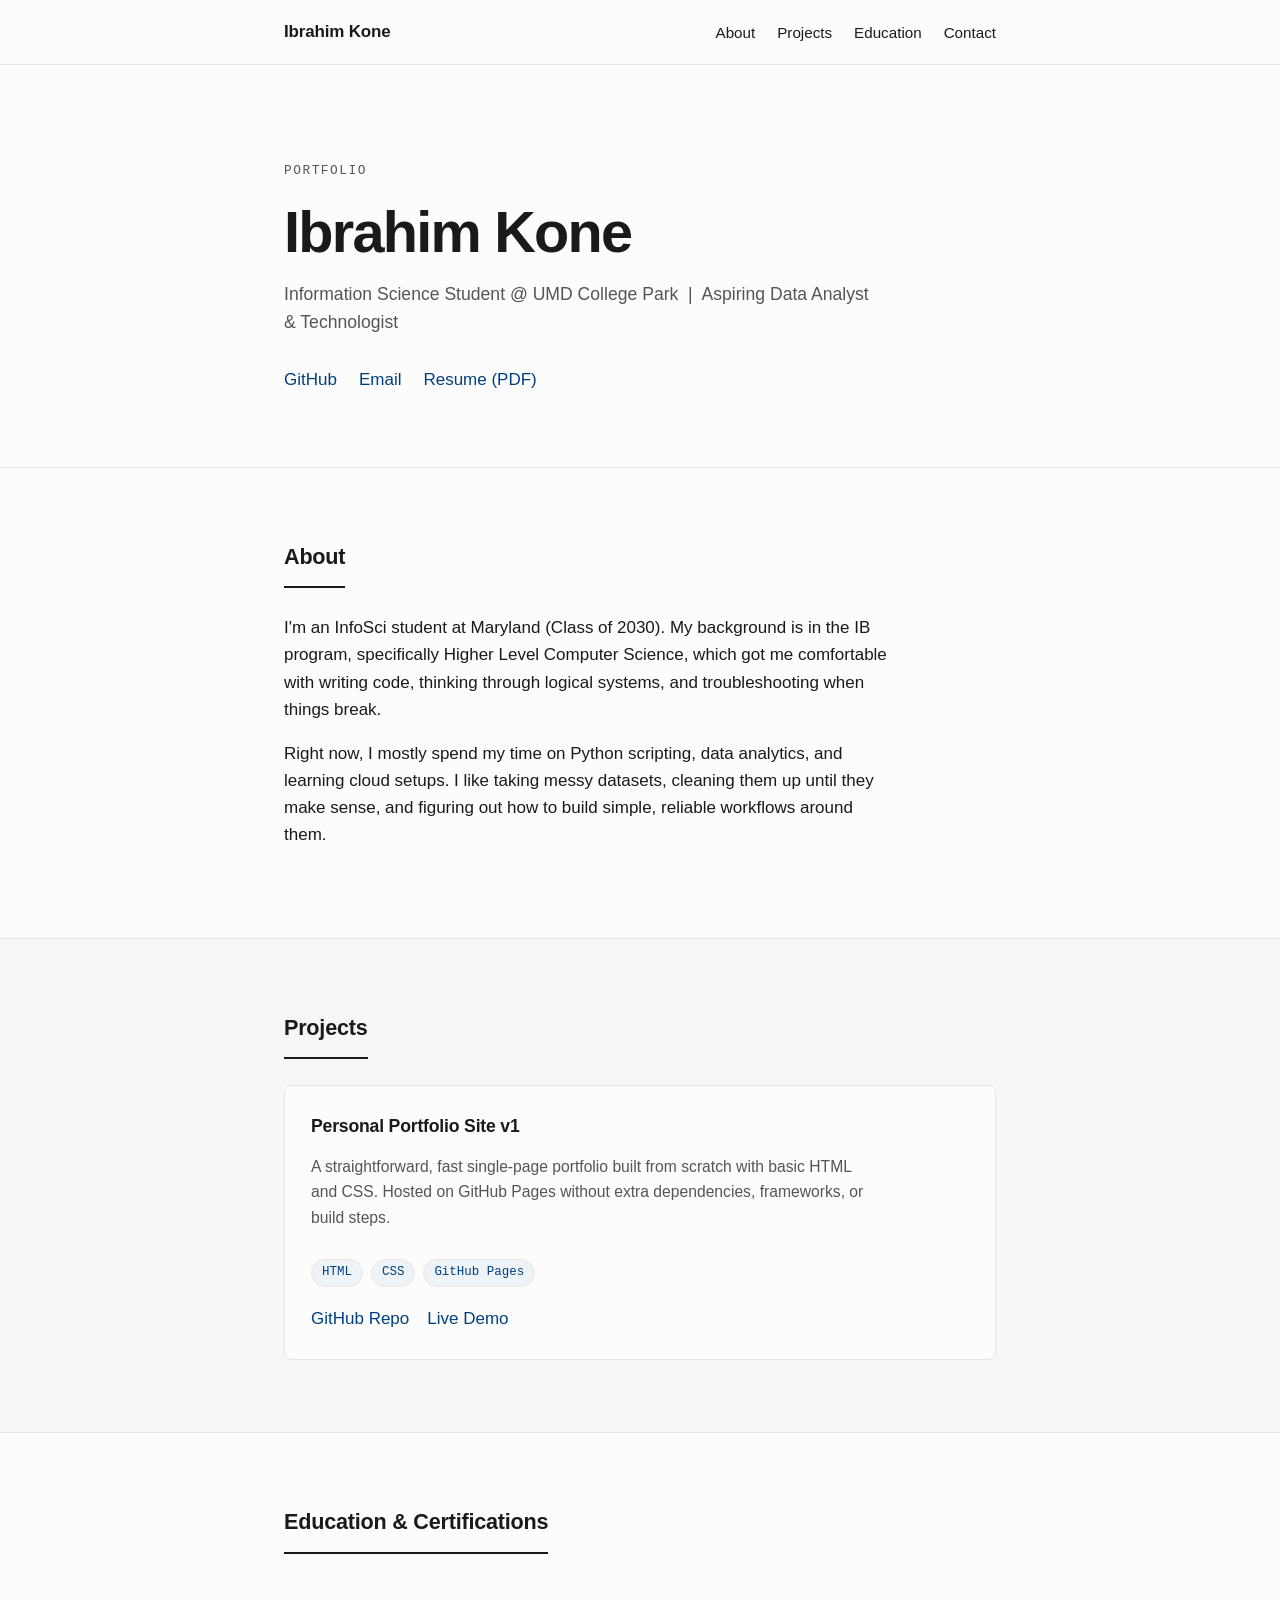
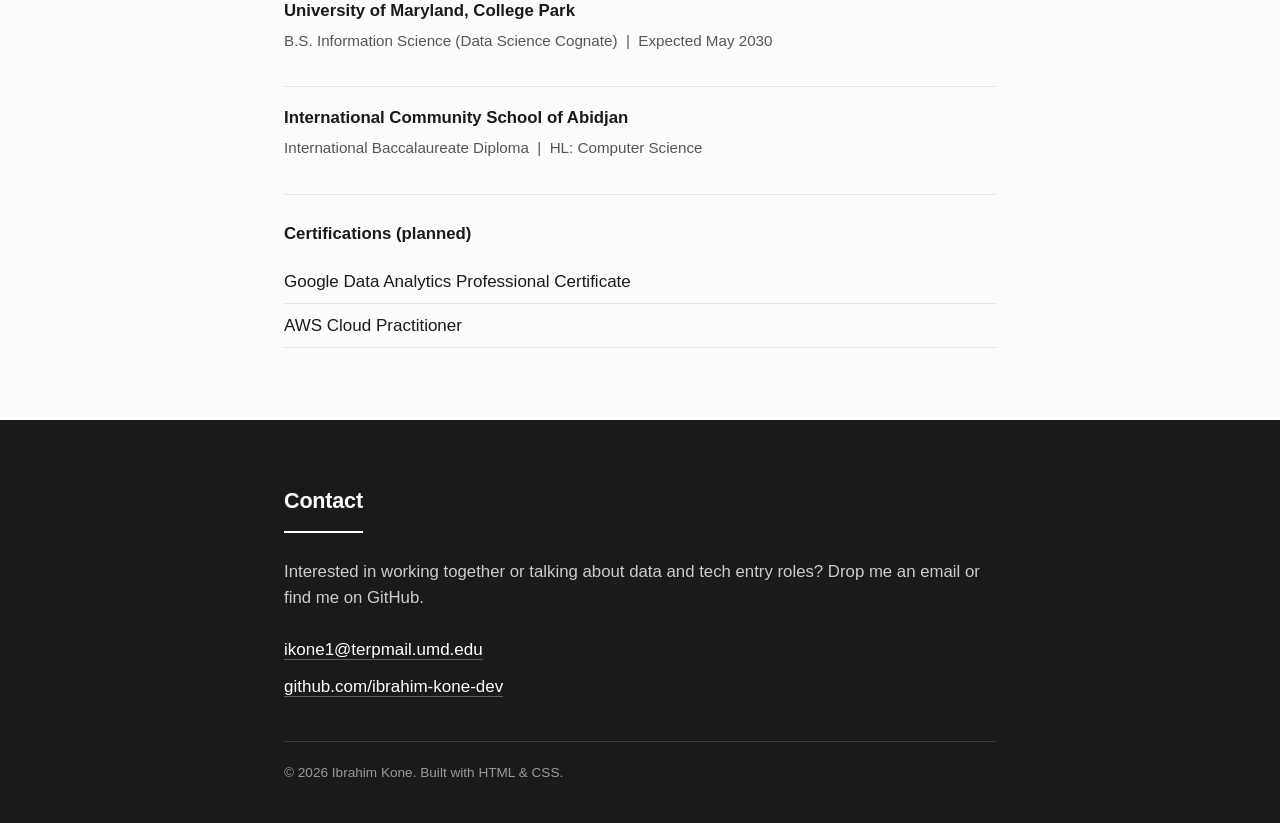
==== index.html @ 20253f21 "fix email links and repo link" ====
<!DOCTYPE html>
<html lang="en">
<head>
  <meta charset="UTF-8" />
  <meta name="viewport" content="width=device-width, initial-scale=1.0" />
  <meta name="description" content="Ibrahim Kone, Information Science student at UMD College Park. Aspiring data analyst & technologist. Projects, education, and contact." />
  <title>Ibrahim Kone, Information Science @ UMD</title>
  <link rel="stylesheet" href="styles.css" />
</head>
<body>

  <!-- SITE HEADER / NAV -->
  <header class="site-header">
    <div class="container header-inner">

      <!-- Wordmark / home link -->
      <a class="brand" href="#top" aria-label="Ibrahim Kone, back to top">Ibrahim Kone</a>

      <!-- Primary navigation (jump links) -->
      <nav aria-label="Primary">
        <ul class="nav-links">
          <li><a href="#about">About</a></li>
          <li><a href="#projects">Projects</a></li>
          <li><a href="#education">Education</a></li>
          <li><a href="#contact">Contact</a></li>
        </ul>
      </nav>

    </div>
  </header>

  <main id="top">

    <!-- HERO -->
    <section class="hero" aria-labelledby="hero-name">
      <div class="container">
        <p class="eyebrow">Portfolio</p>
        <h1 id="hero-name">Ibrahim Kone</h1>
        <p class="hero-sub">
          Information Science Student @ UMD College Park &nbsp;|&nbsp;
          Aspiring Data Analyst &amp; Technologist
        </p>

        <!-- Social / resume links -->
        <div class="hero-links">
          <a href="https://github.com/ibrahim-kone-dev" target="_blank" rel="noopener noreferrer">GitHub</a>
          <a href="mailto:ikone1@terpmail.umd.edu">Email</a>
          <a href="assets/Ibrahim_Kone_Resume.pdf" target="_blank" rel="noopener noreferrer">Resume (PDF)</a>
        </div>
      </div>
    </section>

    <!-- ABOUT -->
    <section id="about" class="section" aria-labelledby="about-title">
      <div class="container">
        <h2 id="about-title" class="section-title">About</h2>
        <p>
          I'm an InfoSci student at Maryland (Class of 2030). My background is in
          the IB program, specifically Higher Level Computer Science, which got me
          comfortable with writing code, thinking through logical systems, and
          troubleshooting when things break.
        </p>
        <p>
          Right now, I mostly spend my time on Python scripting, data analytics,
          and learning cloud setups. I like taking messy datasets, cleaning them
          up until they make sense, and figuring out how to build simple, reliable
          workflows around them.
        </p>
      </div>
    </section>

    <!-- PROJECTS -->
    <section id="projects" class="section alt" aria-labelledby="projects-title">
      <div class="container">
        <h2 id="projects-title" class="section-title">Projects</h2>

        <div class="project-grid">

          <!-- Project 1 -->
          <article class="project-card">
            <h3>Personal Portfolio Site v1</h3>
            <p class="project-desc">
              A straightforward, fast single-page portfolio built from scratch with
              basic HTML and CSS. Hosted on GitHub Pages without extra
              dependencies, frameworks, or build steps.
            </p>
            <ul class="tags" aria-label="Project technologies">
              <li>HTML</li>
              <li>CSS</li>
              <li>GitHub Pages</li>
            </ul>
            <div class="project-links">
              <a href="https://github.com/ibrahim-kone-dev/ibrahim-kone-dev.github.io" target="_blank" rel="noopener noreferrer">GitHub Repo</a>
              <a href="https://ibrahim-kone-dev.github.io" target="_blank" rel="noopener noreferrer">Live Demo</a>
            </div>
          </article>

        </div>
      </div>
    </section>

    <!-- EDUCATION & CERTIFICATIONS -->
    <section id="education" class="section" aria-labelledby="education-title">
      <div class="container">
        <h2 id="education-title" class="section-title">Education &amp; Certifications</h2>

        <div class="edu-block">
          <h3>University of Maryland, College Park</h3>
          <p class="edu-meta">B.S. Information Science (Data Science Cognate) &nbsp;|&nbsp; Expected May 2030</p>
        </div>

        <div class="edu-block">
          <h3>International Community School of Abidjan</h3>
          <p class="edu-meta">International Baccalaureate Diploma &nbsp;|&nbsp; HL: Computer Science</p>
        </div>

        <div class="cert-block">
          <h3>Certifications (planned)</h3>
          <ul class="cert-list">
            <li>Google Data Analytics Professional Certificate</li>
            <li>AWS Cloud Practitioner</li>
          </ul>
        </div>
      </div>
    </section>

    <!-- CONTACT / FOOTER -->
    <footer id="contact" class="site-footer" aria-labelledby="contact-title">
      <div class="container">
        <h2 id="contact-title" class="footer-title">Contact</h2>
        <p class="footer-copy">Interested in working together or talking about data and tech entry roles? Drop me an email or find me on GitHub.</p>
        <ul class="contact-links">
          <li><a href="mailto:ikone1@terpmail.umd.edu">ikone1@terpmail.umd.edu</a></li>
          <li><a href="https://github.com/ibrahim-kone-dev" target="_blank" rel="noopener noreferrer">github.com/ibrahim-kone-dev</a></li>
        </ul>
        <p class="copyright">&copy; <span id="year"></span> Ibrahim Kone. Built with HTML &amp; CSS.</p>
      </div>
    </footer>

  </main>

  <!-- Keep the copyright year current. No framework needed. -->
  <script>
    document.getElementById('year').textContent = new Date().getFullYear();
  </script>

</body>
</html>
---- styles.css ----
/* ============================================================
   Ibrahim Kone | Portfolio
   Minimalist, editorial, zero-dependency stylesheet.
   ------------------------------------------------------------
   Palette
   ------------------------------------------------------------
   Background ............ #fcfcfc (off-white)
   Text .................. #1a1a1a (near-black charcoal)
   Borders ............... #e5e5e5 (subtle hairline)
   Accent ................ #004080 (single deep blue)
   ============================================================ */

/* ---------- Reset & base ---------- */
* {
  box-sizing: border-box;
  margin: 0;
  padding: 0;
}

:root {
  --bg: #fcfcfc;
  --text: #1a1a1a;
  --muted: #555;
  --border: #e5e5e5;
  --accent: #004080;
  --sans: -apple-system, BlinkMacSystemFont, "Segoe UI", Roboto, Helvetica, Arial, sans-serif;
  --mono: ui-monospace, SFMono-Regular, "SF Mono", Menlo, Consolas, monospace;
  --maxw: 760px; /* comfortable reading measure */
}

html {
  scroll-behavior: smooth; /* gentle, unobtrusive jump-link smoothing */
}

body {
  background: var(--bg);
  color: var(--text);
  font-family: var(--sans);
  font-size: 17px;
  line-height: 1.6;
  -webkit-font-smoothing: antialiased;
}

/* Shared horizontal wrapper */
.container {
  width: 100%;
  max-width: var(--maxw);
  margin: 0 auto;
  padding: 0 24px;
}

a {
  color: var(--accent);
  text-decoration: none;
  border-bottom: 1px solid transparent;
  transition: border-color 0.15s ease;
}

a:hover {
  border-bottom-color: var(--accent);
}

/* ---------- Header / nav ---------- */
.site-header {
  border-bottom: 1px solid var(--border);
  background: var(--bg);
}

.header-inner {
  display: flex;
  align-items: center;
  justify-content: space-between;
  padding-top: 18px;
  padding-bottom: 18px;
}

.brand {
  font-weight: 600;
  letter-spacing: -0.01em;
  color: var(--text);
}

.nav-links {
  list-style: none;
  display: flex;
  gap: 22px;
}

.nav-links a {
  font-size: 0.95rem;
  color: var(--text);
}

/* ---------- Hero ---------- */
.hero {
  padding: 96px 0 72px;
  border-bottom: 1px solid var(--border);
}

.eyebrow {
  font-family: var(--mono);
  font-size: 0.8rem;
  text-transform: uppercase;
  letter-spacing: 0.12em;
  color: var(--muted);
  margin-bottom: 20px;
}

.hero h1 {
  font-size: clamp(2.4rem, 6vw, 3.6rem);
  font-weight: 700;
  letter-spacing: -0.03em;
  line-height: 1.05;
  margin-bottom: 18px;
}

.hero-sub {
  font-size: 1.1rem;
  color: var(--muted);
  max-width: 60ch;
  margin-bottom: 30px;
}

.hero-links {
  display: flex;
  flex-wrap: wrap;
  gap: 22px;
}

/* ---------- Sections ---------- */
.section {
  padding: 72px 0;
}

.section.alt {
  background: #f6f6f6; /* faint contrast band, stays in neutral palette */
  border-top: 1px solid var(--border);
  border-bottom: 1px solid var(--border);
}

.section-title,
.footer-title {
  font-size: 1.35rem;
  font-weight: 600;
  letter-spacing: -0.01em;
  margin-bottom: 26px;
  padding-bottom: 12px;
  border-bottom: 2px solid var(--text);
  width: fit-content;
}

/* About */
.section p {
  margin-bottom: 1em;
  max-width: 65ch;
}

/* ---------- Projects ---------- */
.project-grid {
  display: grid;
  grid-template-columns: repeat(auto-fit, minmax(280px, 1fr));
  gap: 24px;
}

.project-card {
  border: 1px solid var(--border);
  border-radius: 8px;
  padding: 26px;
  display: flex;
  flex-direction: column;
  gap: 14px;
  background: var(--bg);
}

.project-card h3 {
  font-size: 1.1rem;
  letter-spacing: -0.01em;
}

.project-desc {
  font-size: 0.98rem;
  color: var(--muted);
  margin: 0;
}

/* Semantic tag chips */
.tags {
  list-style: none;
  display: flex;
  flex-wrap: wrap;
  gap: 8px;
}

.tags li {
  font-family: var(--mono);
  font-size: 0.78rem;
  color: var(--accent);
  background: #eef3f8;
  border: 1px solid var(--border);
  border-radius: 999px;
  padding: 3px 10px;
}

.project-links {
  display: flex;
  flex-wrap: wrap;
  gap: 18px;
  margin-top: auto; /* pin links to the card bottom */
  padding-top: 4px;
}

/* ---------- Education ---------- */
.edu-block {
  padding: 18px 0;
  border-bottom: 1px solid var(--border);
}

.edu-block h3 {
  font-size: 1.05rem;
  margin-bottom: 4px;
}

.edu-meta {
  color: var(--muted);
  font-size: 0.95rem;
}

.cert-block {
  margin-top: 26px;
}

.cert-block h3 {
  font-size: 1.05rem;
  margin-bottom: 12px;
}

.cert-list {
  list-style: none;
}

.cert-list li {
  padding: 8px 0;
  border-bottom: 1px solid var(--border);
}

.cert-list .status {
  font-family: var(--mono);
  font-size: 0.82rem;
  color: var(--accent);
}

/* ---------- Footer / contact ---------- */
.site-footer {
  background: var(--text);
  color: #fff;
  padding: 64px 0 40px;
}

.site-footer a {
  color: #fff;
  border-bottom-color: rgba(255, 255, 255, 0.3);
}

.site-footer a:hover {
  border-bottom-color: #fff;
}

.footer-title {
  border-bottom-color: #fff;
}

.footer-copy {
  font-size: 1.05rem;
  color: #ccc;
  margin-bottom: 24px;
}

.contact-links {
  list-style: none;
  display: flex;
  flex-direction: column;
  gap: 10px;
  margin-bottom: 40px;
}

.copyright {
  font-size: 0.85rem;
  color: #999;
  border-top: 1px solid rgba(255, 255, 255, 0.15);
  padding-top: 20px;
}

/* ---------- Responsive (mobile) ---------- */
@media (max-width: 640px) {
  body {
    font-size: 16px;
  }

  .hero {
    padding: 64px 0 48px;
  }

  .section {
    padding: 48px 0;
  }

  .header-inner {
    flex-direction: column;
    align-items: flex-start;
    gap: 12px;
  }

  .nav-links {
    width: 100%;
    justify-content: space-between;
    gap: 0;
  }

  .hero-links {
    gap: 14px;
  }
}
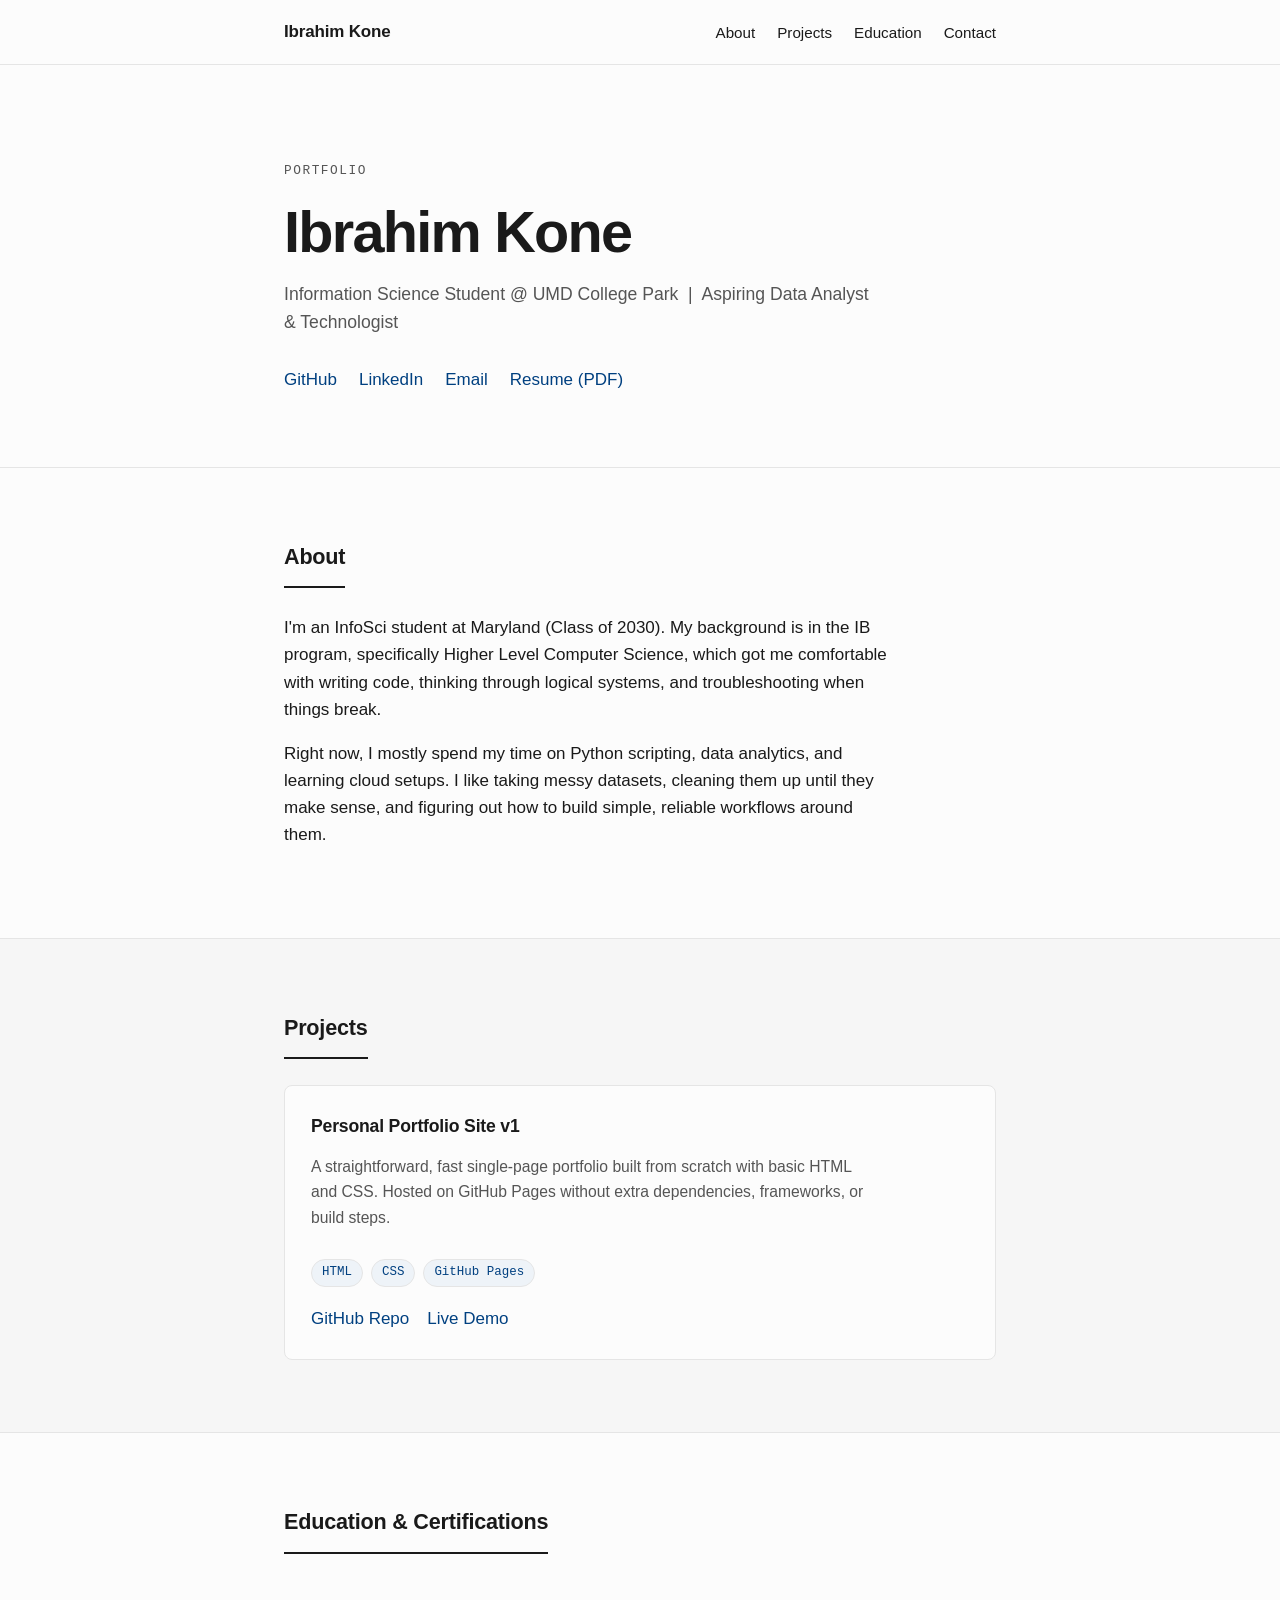
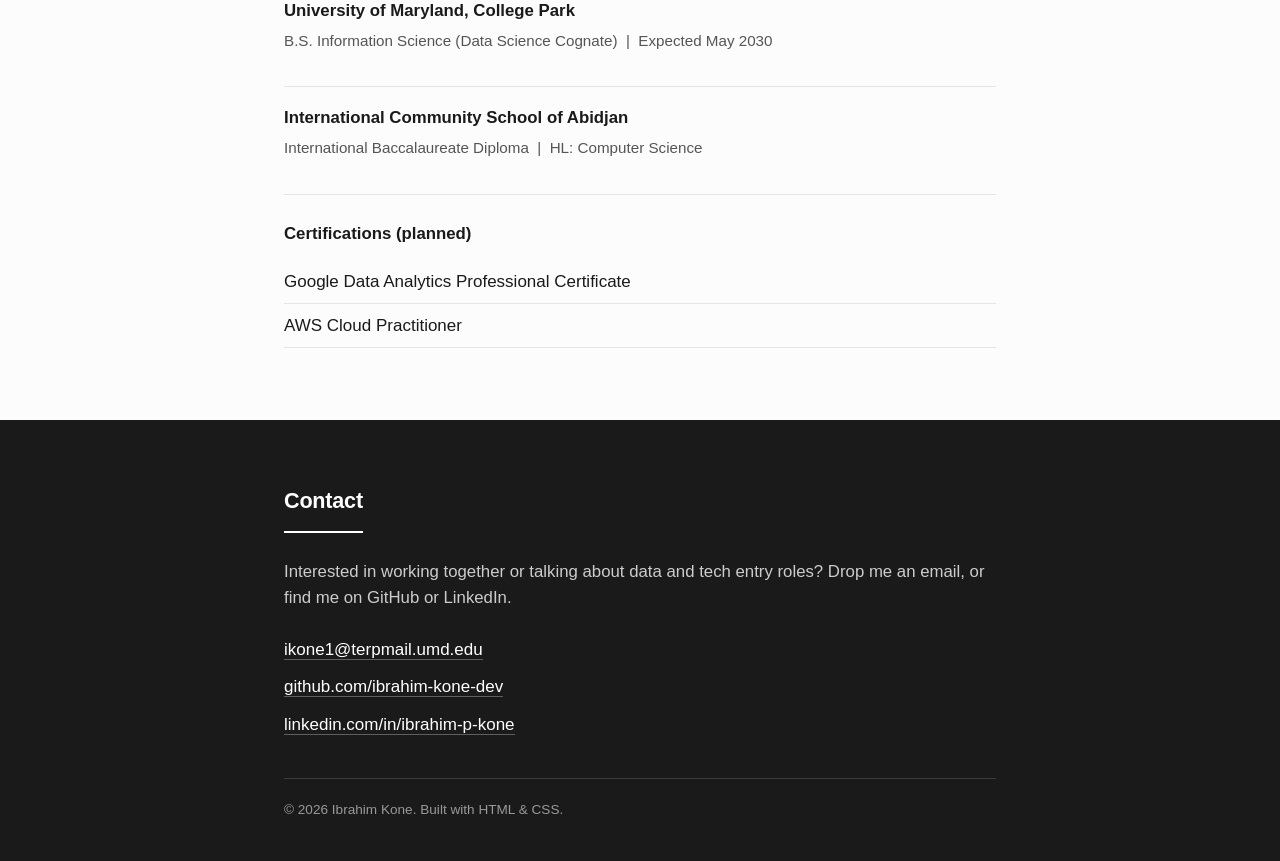
==== commit 9a5746b5: "Add LinkedIn link to hero and footer The hero and contact sections only linked GitHub, email, and th" ====
--- a/index.html
+++ b/index.html
@@ -44,6 +44,7 @@
         <!-- Social / resume links -->
         <div class="hero-links">
           <a href="https://github.com/ibrahim-kone-dev" target="_blank" rel="noopener noreferrer">GitHub</a>
+          <a href="https://www.linkedin.com/in/ibrahim-p-kone" target="_blank" rel="noopener noreferrer">LinkedIn</a>
           <a href="mailto:ikone1@terpmail.umd.edu">Email</a>
           <a href="assets/Ibrahim_Kone_Resume.pdf" target="_blank" rel="noopener noreferrer">Resume (PDF)</a>
         </div>
@@ -128,10 +129,11 @@
     <footer id="contact" class="site-footer" aria-labelledby="contact-title">
       <div class="container">
         <h2 id="contact-title" class="footer-title">Contact</h2>
-        <p class="footer-copy">Interested in working together or talking about data and tech entry roles? Drop me an email or find me on GitHub.</p>
+        <p class="footer-copy">Interested in working together or talking about data and tech entry roles? Drop me an email, or find me on GitHub or LinkedIn.</p>
         <ul class="contact-links">
           <li><a href="mailto:ikone1@terpmail.umd.edu">ikone1@terpmail.umd.edu</a></li>
           <li><a href="https://github.com/ibrahim-kone-dev" target="_blank" rel="noopener noreferrer">github.com/ibrahim-kone-dev</a></li>
+          <li><a href="https://www.linkedin.com/in/ibrahim-p-kone" target="_blank" rel="noopener noreferrer">linkedin.com/in/ibrahim-p-kone</a></li>
         </ul>
         <p class="copyright">&copy; <span id="year"></span> Ibrahim Kone. Built with HTML &amp; CSS.</p>
       </div>
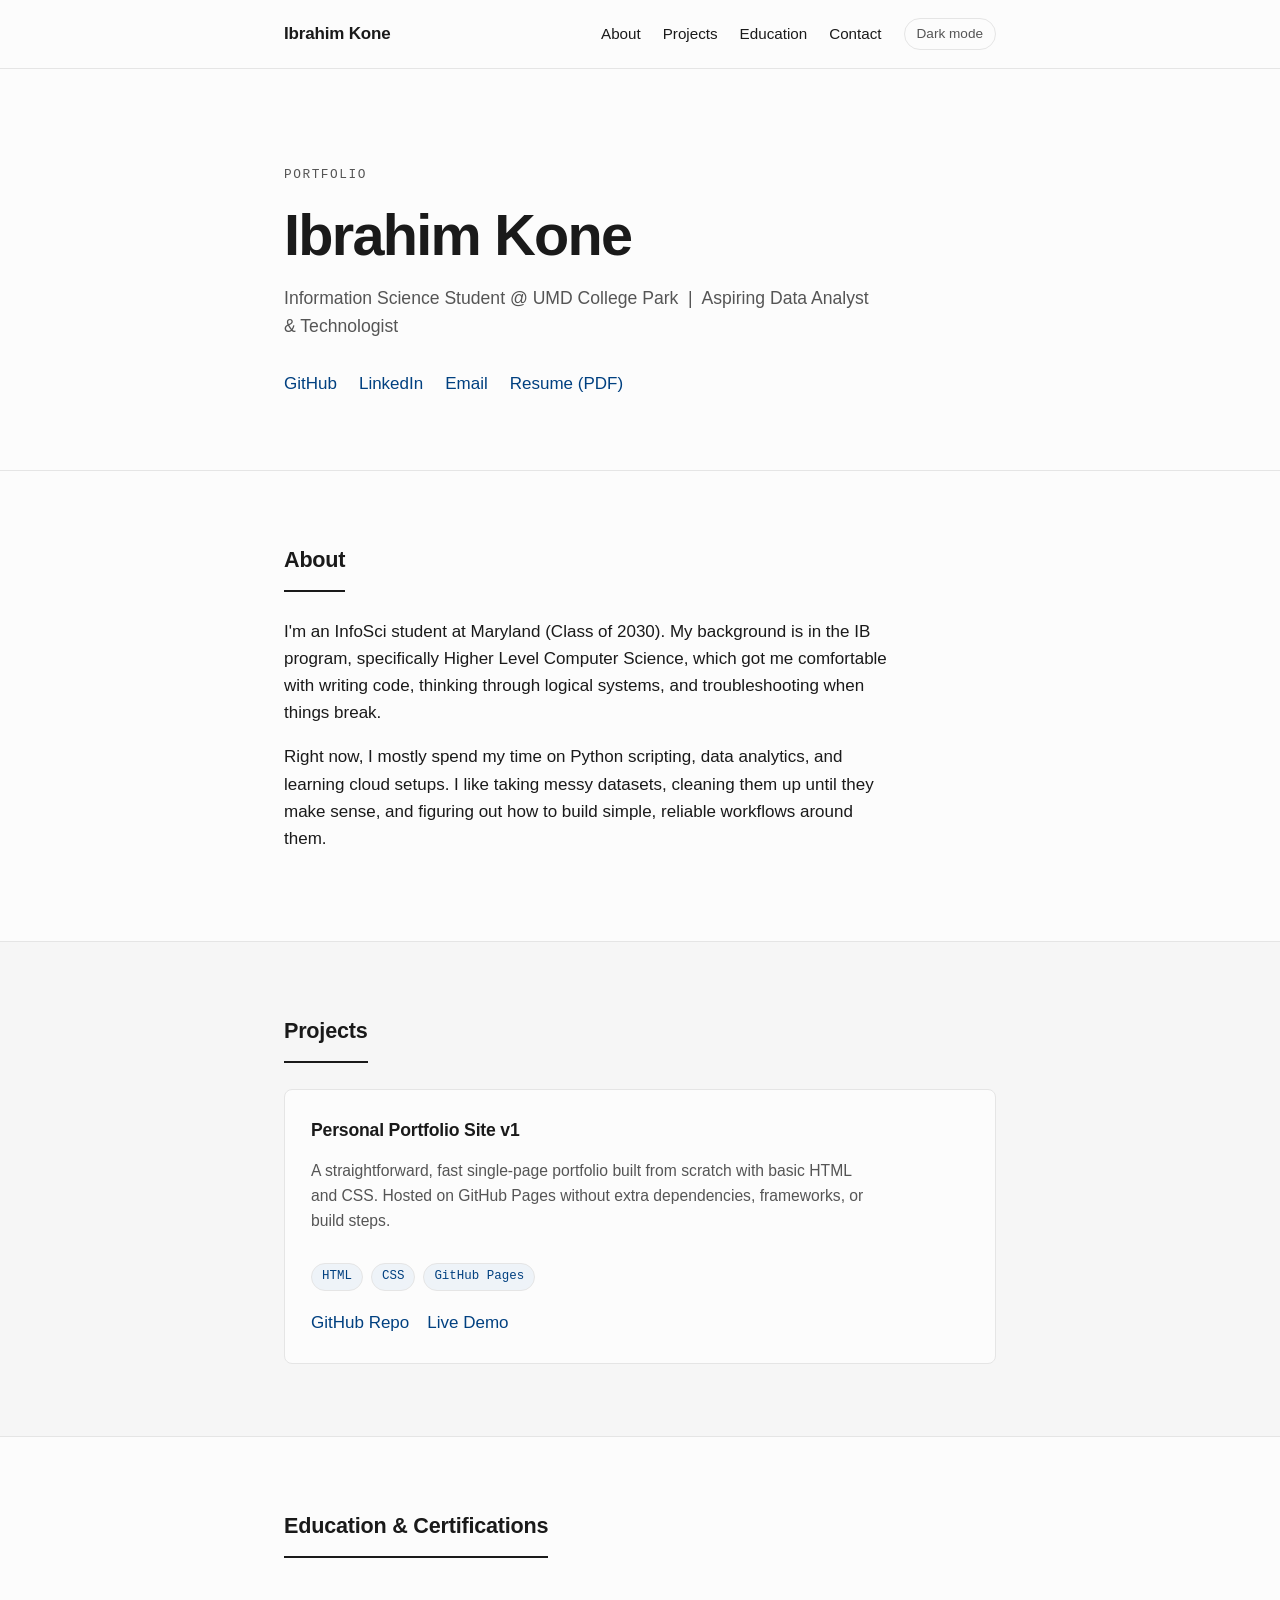
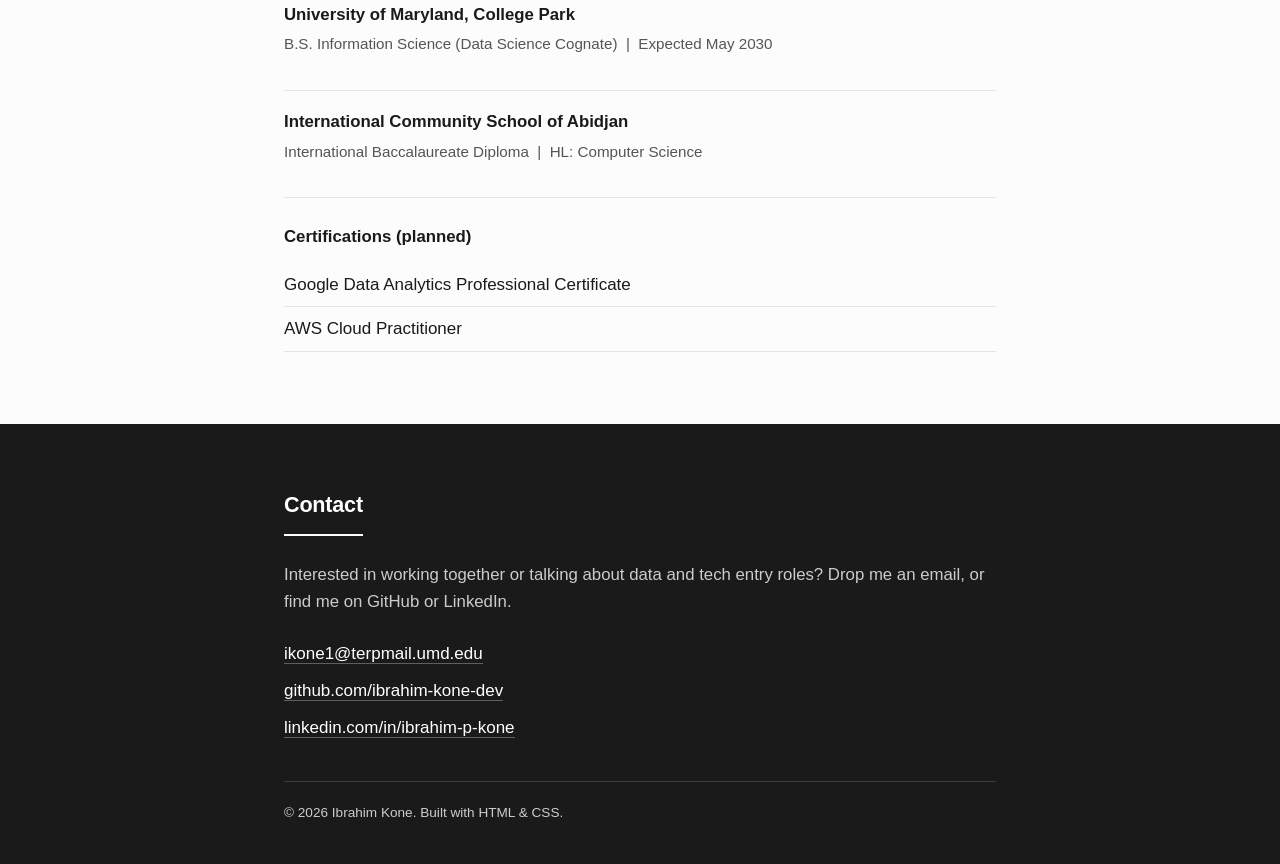
==== commit 61cdee77: "add dark/light toggle Theme is stored in localStorage and falls back to the OS setting. The inline " ====
--- a/index.html
+++ b/index.html
@@ -6,6 +6,14 @@
   <meta name="description" content="Ibrahim Kone, Information Science student at UMD College Park. Aspiring data analyst & technologist. Projects, education, and contact." />
   <title>Ibrahim Kone, Information Science @ UMD</title>
   <link rel="stylesheet" href="styles.css" />
+
+  <script>
+    // Runs before anything paints so a dark-mode visitor never sees a white flash.
+    const saved = localStorage.getItem('theme');
+    if (saved === 'dark' || (!saved && matchMedia('(prefers-color-scheme: dark)').matches)) {
+      document.documentElement.dataset.theme = 'dark';
+    }
+  </script>
 </head>
 <body>
 
@@ -16,15 +24,19 @@
       <!-- Wordmark / home link -->
       <a class="brand" href="#top" aria-label="Ibrahim Kone, back to top">Ibrahim Kone</a>
 
-      <!-- Primary navigation (jump links) -->
-      <nav aria-label="Primary">
-        <ul class="nav-links">
-          <li><a href="#about">About</a></li>
-          <li><a href="#projects">Projects</a></li>
-          <li><a href="#education">Education</a></li>
-          <li><a href="#contact">Contact</a></li>
-        </ul>
-      </nav>
+      <div class="header-right">
+        <!-- Primary navigation (jump links) -->
+        <nav aria-label="Primary">
+          <ul class="nav-links">
+            <li><a href="#about">About</a></li>
+            <li><a href="#projects">Projects</a></li>
+            <li><a href="#education">Education</a></li>
+            <li><a href="#contact">Contact</a></li>
+          </ul>
+        </nav>
+
+        <button type="button" id="theme-toggle" class="theme-toggle">Dark mode</button>
+      </div>
 
     </div>
   </header>
@@ -141,10 +153,7 @@
 
   </main>
 
-  <!-- Keep the copyright year current. No framework needed. -->
-  <script>
-    document.getElementById('year').textContent = new Date().getFullYear();
-  </script>
+  <script src="main.js"></script>
 
 </body>
 </html>
--- a/styles.css
+++ b/styles.css
@@ -1,13 +1,8 @@
 /* ============================================================
    Ibrahim Kone | Portfolio
    Minimalist, editorial, zero-dependency stylesheet.
-   ------------------------------------------------------------
-   Palette
-   ------------------------------------------------------------
-   Background ............ #fcfcfc (off-white)
-   Text .................. #1a1a1a (near-black charcoal)
-   Borders ............... #e5e5e5 (subtle hairline)
-   Accent ................ #004080 (single deep blue)
+   Colors live in the two custom-property blocks below so the
+   dark/light toggle only has to flip one attribute on <html>.
    ============================================================ */
 
 /* ---------- Reset & base ---------- */
@@ -18,14 +13,35 @@
 }
 
 :root {
+  color-scheme: light;
   --bg: #fcfcfc;
+  --surface: #f6f6f6;
   --text: #1a1a1a;
   --muted: #555;
   --border: #e5e5e5;
   --accent: #004080;
+  --tag-bg: #eef3f8;
+  --footer-bg: #1a1a1a;
+  --footer-text: #fff;
+  --footer-muted: #ccc;
+
   --sans: -apple-system, BlinkMacSystemFont, "Segoe UI", Roboto, Helvetica, Arial, sans-serif;
   --mono: ui-monospace, SFMono-Regular, "SF Mono", Menlo, Consolas, monospace;
   --maxw: 760px; /* comfortable reading measure */
+}
+
+[data-theme="dark"] {
+  color-scheme: dark;
+  --bg: #16181c;
+  --surface: #1d2025;
+  --text: #e6e6e6;
+  --muted: #9aa0a6;
+  --border: #2d3138;
+  --accent: #7fb3ff; /* #004080 is unreadable on a dark background */
+  --tag-bg: #223040;
+  --footer-bg: #101215;
+  --footer-text: #f0f0f0;
+  --footer-muted: #9aa0a6;
 }
 
 html {
@@ -70,6 +86,8 @@
   display: flex;
   align-items: center;
   justify-content: space-between;
+  flex-wrap: wrap;
+  gap: 14px;
   padding-top: 18px;
   padding-bottom: 18px;
 }
@@ -80,6 +98,12 @@
   color: var(--text);
 }
 
+.header-right {
+  display: flex;
+  align-items: center;
+  gap: 22px;
+}
+
 .nav-links {
   list-style: none;
   display: flex;
@@ -89,6 +113,22 @@
 .nav-links a {
   font-size: 0.95rem;
   color: var(--text);
+}
+
+.theme-toggle {
+  font: inherit;
+  font-size: 0.85rem;
+  color: var(--muted);
+  background: none;
+  border: 1px solid var(--border);
+  border-radius: 999px;
+  padding: 4px 12px;
+  cursor: pointer;
+}
+
+.theme-toggle:hover {
+  color: var(--text);
+  border-color: var(--muted);
 }
 
 /* ---------- Hero ---------- */
@@ -133,7 +173,7 @@
 }
 
 .section.alt {
-  background: #f6f6f6; /* faint contrast band, stays in neutral palette */
+  background: var(--surface);
   border-top: 1px solid var(--border);
   border-bottom: 1px solid var(--border);
 }
@@ -195,7 +235,7 @@
   font-family: var(--mono);
   font-size: 0.78rem;
   color: var(--accent);
-  background: #eef3f8;
+  background: var(--tag-bg);
   border: 1px solid var(--border);
   border-radius: 999px;
   padding: 3px 10px;
@@ -243,35 +283,29 @@
   border-bottom: 1px solid var(--border);
 }
 
-.cert-list .status {
-  font-family: var(--mono);
-  font-size: 0.82rem;
-  color: var(--accent);
-}
-
 /* ---------- Footer / contact ---------- */
 .site-footer {
-  background: var(--text);
-  color: #fff;
+  background: var(--footer-bg);
+  color: var(--footer-text);
   padding: 64px 0 40px;
 }
 
 .site-footer a {
-  color: #fff;
+  color: var(--footer-text);
   border-bottom-color: rgba(255, 255, 255, 0.3);
 }
 
 .site-footer a:hover {
-  border-bottom-color: #fff;
+  border-bottom-color: var(--footer-text);
 }
 
 .footer-title {
-  border-bottom-color: #fff;
+  border-bottom-color: var(--footer-text);
 }
 
 .footer-copy {
   font-size: 1.05rem;
-  color: #ccc;
+  color: var(--footer-muted);
   margin-bottom: 24px;
 }
 
@@ -285,7 +319,7 @@
 
 .copyright {
   font-size: 0.85rem;
-  color: #999;
+  color: var(--footer-muted);
   border-top: 1px solid rgba(255, 255, 255, 0.15);
   padding-top: 20px;
 }
@@ -304,16 +338,14 @@
     padding: 48px 0;
   }
 
-  .header-inner {
-    flex-direction: column;
-    align-items: flex-start;
-    gap: 12px;
-  }
-
-  .nav-links {
+  .header-right {
     width: 100%;
     justify-content: space-between;
-    gap: 0;
+    gap: 12px;
+  }
+
+  .nav-links {
+    gap: 18px;
   }
 
   .hero-links {
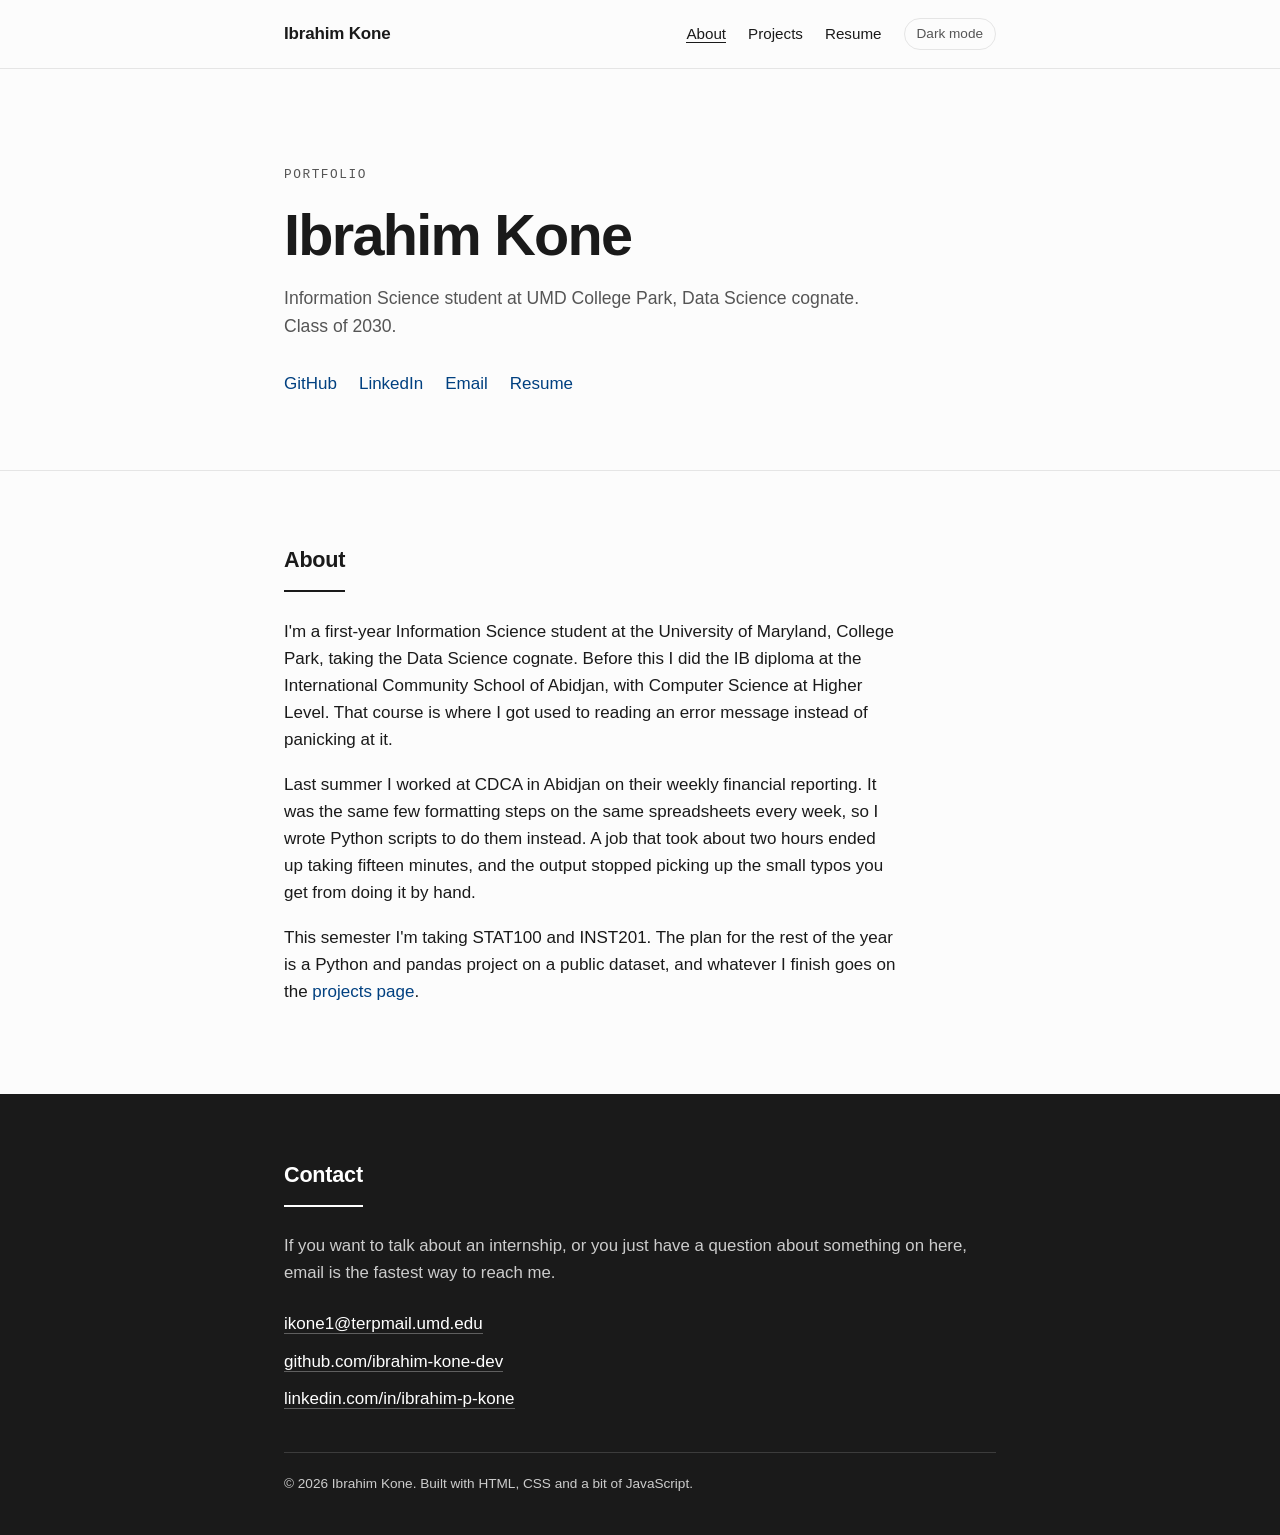
==== commit 13d3bd2f: "split the one-pager into about, projects and resume pages The resume page is the resume itself rende" ====
--- a/index.html
+++ b/index.html
@@ -3,7 +3,7 @@
 <head>
   <meta charset="UTF-8" />
   <meta name="viewport" content="width=device-width, initial-scale=1.0" />
-  <meta name="description" content="Ibrahim Kone, Information Science student at UMD College Park. Aspiring data analyst & technologist. Projects, education, and contact." />
+  <meta name="description" content="Ibrahim Kone, Information Science student at UMD College Park. About, projects, resume and contact." />
   <title>Ibrahim Kone, Information Science @ UMD</title>
   <link rel="stylesheet" href="styles.css" />
 
@@ -22,16 +22,14 @@
     <div class="container header-inner">
 
       <!-- Wordmark / home link -->
-      <a class="brand" href="#top" aria-label="Ibrahim Kone, back to top">Ibrahim Kone</a>
+      <a class="brand" href="index.html">Ibrahim Kone</a>
 
       <div class="header-right">
-        <!-- Primary navigation (jump links) -->
         <nav aria-label="Primary">
           <ul class="nav-links">
-            <li><a href="#about">About</a></li>
-            <li><a href="#projects">Projects</a></li>
-            <li><a href="#education">Education</a></li>
-            <li><a href="#contact">Contact</a></li>
+            <li><a href="index.html" aria-current="page">About</a></li>
+            <li><a href="projects.html">Projects</a></li>
+            <li><a href="resume.html">Resume</a></li>
           </ul>
         </nav>
 
@@ -49,8 +47,8 @@
         <p class="eyebrow">Portfolio</p>
         <h1 id="hero-name">Ibrahim Kone</h1>
         <p class="hero-sub">
-          Information Science Student @ UMD College Park &nbsp;|&nbsp;
-          Aspiring Data Analyst &amp; Technologist
+          Information Science student at UMD College Park, Data Science cognate.
+          Class of 2030.
         </p>
 
         <!-- Social / resume links -->
@@ -58,7 +56,7 @@
           <a href="https://github.com/ibrahim-kone-dev" target="_blank" rel="noopener noreferrer">GitHub</a>
           <a href="https://www.linkedin.com/in/ibrahim-p-kone" target="_blank" rel="noopener noreferrer">LinkedIn</a>
           <a href="mailto:ikone1@terpmail.umd.edu">Email</a>
-          <a href="assets/Ibrahim_Kone_Resume.pdf" target="_blank" rel="noopener noreferrer">Resume (PDF)</a>
+          <a href="resume.html">Resume</a>
         </div>
       </div>
     </section>
@@ -68,72 +66,25 @@
       <div class="container">
         <h2 id="about-title" class="section-title">About</h2>
         <p>
-          I'm an InfoSci student at Maryland (Class of 2030). My background is in
-          the IB program, specifically Higher Level Computer Science, which got me
-          comfortable with writing code, thinking through logical systems, and
-          troubleshooting when things break.
+          I'm a first-year Information Science student at the University of
+          Maryland, College Park, taking the Data Science cognate. Before this I
+          did the IB diploma at the International Community School of Abidjan,
+          with Computer Science at Higher Level. That course is where I got used
+          to reading an error message instead of panicking at it.
         </p>
         <p>
-          Right now, I mostly spend my time on Python scripting, data analytics,
-          and learning cloud setups. I like taking messy datasets, cleaning them
-          up until they make sense, and figuring out how to build simple, reliable
-          workflows around them.
+          Last summer I worked at CDCA in Abidjan on their weekly financial
+          reporting. It was the same few formatting steps on the same
+          spreadsheets every week, so I wrote Python scripts to do them instead.
+          A job that took about two hours ended up taking fifteen minutes, and
+          the output stopped picking up the small typos you get from doing it by
+          hand.
         </p>
-      </div>
-    </section>
-
-    <!-- PROJECTS -->
-    <section id="projects" class="section alt" aria-labelledby="projects-title">
-      <div class="container">
-        <h2 id="projects-title" class="section-title">Projects</h2>
-
-        <div class="project-grid">
-
-          <!-- Project 1 -->
-          <article class="project-card">
-            <h3>Personal Portfolio Site v1</h3>
-            <p class="project-desc">
-              A straightforward, fast single-page portfolio built from scratch with
-              basic HTML and CSS. Hosted on GitHub Pages without extra
-              dependencies, frameworks, or build steps.
-            </p>
-            <ul class="tags" aria-label="Project technologies">
-              <li>HTML</li>
-              <li>CSS</li>
-              <li>GitHub Pages</li>
-            </ul>
-            <div class="project-links">
-              <a href="https://github.com/ibrahim-kone-dev/ibrahim-kone-dev.github.io" target="_blank" rel="noopener noreferrer">GitHub Repo</a>
-              <a href="https://ibrahim-kone-dev.github.io" target="_blank" rel="noopener noreferrer">Live Demo</a>
-            </div>
-          </article>
-
-        </div>
-      </div>
-    </section>
-
-    <!-- EDUCATION & CERTIFICATIONS -->
-    <section id="education" class="section" aria-labelledby="education-title">
-      <div class="container">
-        <h2 id="education-title" class="section-title">Education &amp; Certifications</h2>
-
-        <div class="edu-block">
-          <h3>University of Maryland, College Park</h3>
-          <p class="edu-meta">B.S. Information Science (Data Science Cognate) &nbsp;|&nbsp; Expected May 2030</p>
-        </div>
-
-        <div class="edu-block">
-          <h3>International Community School of Abidjan</h3>
-          <p class="edu-meta">International Baccalaureate Diploma &nbsp;|&nbsp; HL: Computer Science</p>
-        </div>
-
-        <div class="cert-block">
-          <h3>Certifications (planned)</h3>
-          <ul class="cert-list">
-            <li>Google Data Analytics Professional Certificate</li>
-            <li>AWS Cloud Practitioner</li>
-          </ul>
-        </div>
+        <p>
+          This semester I'm taking STAT100 and INST201. The plan for the rest of
+          the year is a Python and pandas project on a public dataset, and
+          whatever I finish goes on the <a href="projects.html">projects page</a>.
+        </p>
       </div>
     </section>
 
@@ -141,13 +92,13 @@
     <footer id="contact" class="site-footer" aria-labelledby="contact-title">
       <div class="container">
         <h2 id="contact-title" class="footer-title">Contact</h2>
-        <p class="footer-copy">Interested in working together or talking about data and tech entry roles? Drop me an email, or find me on GitHub or LinkedIn.</p>
+        <p class="footer-copy">If you want to talk about an internship, or you just have a question about something on here, email is the fastest way to reach me.</p>
         <ul class="contact-links">
           <li><a href="mailto:ikone1@terpmail.umd.edu">ikone1@terpmail.umd.edu</a></li>
           <li><a href="https://github.com/ibrahim-kone-dev" target="_blank" rel="noopener noreferrer">github.com/ibrahim-kone-dev</a></li>
           <li><a href="https://www.linkedin.com/in/ibrahim-p-kone" target="_blank" rel="noopener noreferrer">linkedin.com/in/ibrahim-p-kone</a></li>
         </ul>
-        <p class="copyright">&copy; <span id="year"></span> Ibrahim Kone. Built with HTML &amp; CSS.</p>
+        <p class="copyright">&copy; <span id="year"></span> Ibrahim Kone. Built with HTML, CSS and a bit of JavaScript.</p>
       </div>
     </footer>
 
--- a/styles.css
+++ b/styles.css
@@ -115,6 +115,10 @@
   color: var(--text);
 }
 
+.nav-links a[aria-current="page"] {
+  border-bottom-color: var(--text);
+}
+
 .theme-toggle {
   font: inherit;
   font-size: 0.85rem;
@@ -195,6 +199,26 @@
   max-width: 65ch;
 }
 
+/* ---------- Inner pages (projects, resume) ---------- */
+.page-title {
+  font-size: clamp(1.9rem, 4vw, 2.4rem);
+  font-weight: 700;
+  letter-spacing: -0.02em;
+  line-height: 1.15;
+  margin-bottom: 16px;
+}
+
+.page-intro {
+  color: var(--muted);
+  margin-bottom: 36px;
+}
+
+.page-note {
+  font-size: 0.95rem;
+  color: var(--muted);
+  margin-top: 28px;
+}
+
 /* ---------- Projects ---------- */
 .project-grid {
   display: grid;
@@ -212,7 +236,7 @@
   background: var(--bg);
 }
 
-.project-card h3 {
+.project-card h2 {
   font-size: 1.1rem;
   letter-spacing: -0.01em;
 }
@@ -249,38 +273,82 @@
   padding-top: 4px;
 }
 
-/* ---------- Education ---------- */
-.edu-block {
-  padding: 18px 0;
+/* ---------- Resume ---------- */
+.resume-contact {
+  color: var(--muted);
+  font-size: 0.95rem;
+}
+
+.resume-section {
+  margin-top: 44px;
+}
+
+.resume-section h2 {
+  font-family: var(--mono);
+  font-size: 0.85rem;
+  text-transform: uppercase;
+  letter-spacing: 0.1em;
+  color: var(--muted);
+  padding-bottom: 10px;
   border-bottom: 1px solid var(--border);
-}
-
-.edu-block h3 {
+  margin-bottom: 20px;
+}
+
+.resume-entry {
+  margin-bottom: 26px;
+}
+
+.entry-head {
+  display: flex;
+  flex-wrap: wrap;
+  align-items: baseline;
+  justify-content: space-between;
+  gap: 4px 16px;
+}
+
+.entry-head h3 {
   font-size: 1.05rem;
-  margin-bottom: 4px;
-}
-
-.edu-meta {
-  color: var(--muted);
+}
+
+.entry-date {
+  font-size: 0.9rem;
+  color: var(--muted);
+  white-space: nowrap;
+}
+
+.resume-entry p {
   font-size: 0.95rem;
-}
-
-.cert-block {
-  margin-top: 26px;
-}
-
-.cert-block h3 {
-  font-size: 1.05rem;
-  margin-bottom: 12px;
-}
-
-.cert-list {
-  list-style: none;
-}
-
-.cert-list li {
-  padding: 8px 0;
-  border-bottom: 1px solid var(--border);
+  margin-bottom: 6px;
+}
+
+.resume-entry .entry-meta {
+  color: var(--muted);
+}
+
+.resume-entry ul,
+.honors {
+  padding-left: 20px;
+  margin-top: 8px;
+}
+
+.resume-entry li,
+.honors li {
+  margin-bottom: 6px;
+  max-width: 65ch;
+}
+
+.skills {
+  display: grid;
+  grid-template-columns: 120px 1fr;
+  gap: 10px 16px;
+}
+
+.skills dt {
+  font-weight: 600;
+}
+
+.skills dd {
+  color: var(--muted);
 }
 
 /* ---------- Footer / contact ---------- */
@@ -351,4 +419,34 @@
   .hero-links {
     gap: 14px;
   }
-}
+
+  .skills {
+    grid-template-columns: 1fr;
+    gap: 4px;
+  }
+
+  .skills dd {
+    margin-bottom: 12px;
+  }
+}
+
+/* The resume page is the one people actually print, so drop the site chrome. */
+@media print {
+  .site-header,
+  .site-footer,
+  .page-note {
+    display: none;
+  }
+
+  .section {
+    padding: 0;
+  }
+
+  body {
+    font-size: 12px;
+  }
+
+  a {
+    color: inherit;
+  }
+}
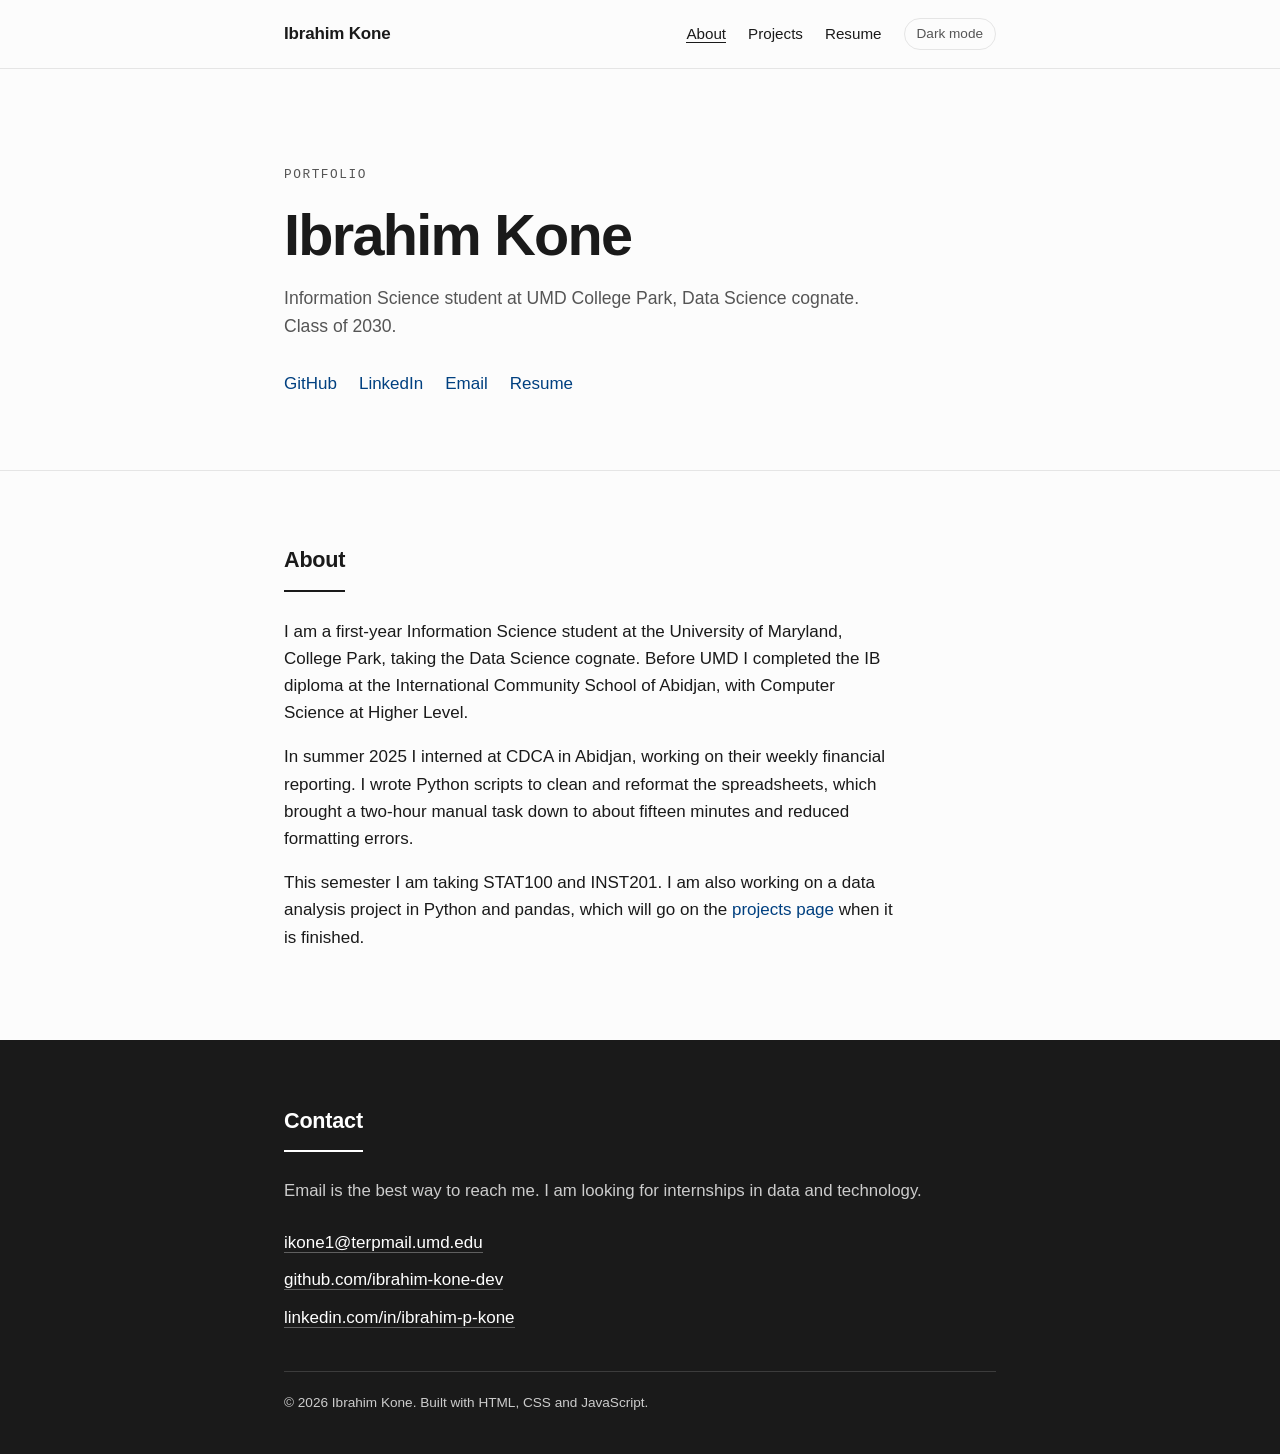
==== commit 3247b304: "rewrite the site copy plainer" ====
--- a/index.html
+++ b/index.html
@@ -66,24 +66,21 @@
       <div class="container">
         <h2 id="about-title" class="section-title">About</h2>
         <p>
-          I'm a first-year Information Science student at the University of
-          Maryland, College Park, taking the Data Science cognate. Before this I
-          did the IB diploma at the International Community School of Abidjan,
-          with Computer Science at Higher Level. That course is where I got used
-          to reading an error message instead of panicking at it.
+          I am a first-year Information Science student at the University of
+          Maryland, College Park, taking the Data Science cognate. Before UMD I
+          completed the IB diploma at the International Community School of
+          Abidjan, with Computer Science at Higher Level.
         </p>
         <p>
-          Last summer I worked at CDCA in Abidjan on their weekly financial
-          reporting. It was the same few formatting steps on the same
-          spreadsheets every week, so I wrote Python scripts to do them instead.
-          A job that took about two hours ended up taking fifteen minutes, and
-          the output stopped picking up the small typos you get from doing it by
-          hand.
+          In summer 2025 I interned at CDCA in Abidjan, working on their weekly
+          financial reporting. I wrote Python scripts to clean and reformat the
+          spreadsheets, which brought a two-hour manual task down to about
+          fifteen minutes and reduced formatting errors.
         </p>
         <p>
-          This semester I'm taking STAT100 and INST201. The plan for the rest of
-          the year is a Python and pandas project on a public dataset, and
-          whatever I finish goes on the <a href="projects.html">projects page</a>.
+          This semester I am taking STAT100 and INST201. I am also working on a
+          data analysis project in Python and pandas, which will go on the
+          <a href="projects.html">projects page</a> when it is finished.
         </p>
       </div>
     </section>
@@ -92,13 +89,13 @@
     <footer id="contact" class="site-footer" aria-labelledby="contact-title">
       <div class="container">
         <h2 id="contact-title" class="footer-title">Contact</h2>
-        <p class="footer-copy">If you want to talk about an internship, or you just have a question about something on here, email is the fastest way to reach me.</p>
+        <p class="footer-copy">Email is the best way to reach me. I am looking for internships in data and technology.</p>
         <ul class="contact-links">
           <li><a href="mailto:ikone1@terpmail.umd.edu">ikone1@terpmail.umd.edu</a></li>
           <li><a href="https://github.com/ibrahim-kone-dev" target="_blank" rel="noopener noreferrer">github.com/ibrahim-kone-dev</a></li>
           <li><a href="https://www.linkedin.com/in/ibrahim-p-kone" target="_blank" rel="noopener noreferrer">linkedin.com/in/ibrahim-p-kone</a></li>
         </ul>
-        <p class="copyright">&copy; <span id="year"></span> Ibrahim Kone. Built with HTML, CSS and a bit of JavaScript.</p>
+        <p class="copyright">&copy; <span id="year"></span> Ibrahim Kone. Built with HTML, CSS and JavaScript.</p>
       </div>
     </footer>
 
--- a/styles.css
+++ b/styles.css
@@ -176,12 +176,6 @@
   padding: 72px 0;
 }
 
-.section.alt {
-  background: var(--surface);
-  border-top: 1px solid var(--border);
-  border-bottom: 1px solid var(--border);
-}
-
 .section-title,
 .footer-title {
   font-size: 1.35rem;
@@ -208,11 +202,6 @@
   margin-bottom: 16px;
 }
 
-.page-intro {
-  color: var(--muted);
-  margin-bottom: 36px;
-}
-
 .page-note {
   font-size: 0.95rem;
   color: var(--muted);
@@ -233,7 +222,7 @@
   display: flex;
   flex-direction: column;
   gap: 14px;
-  background: var(--bg);
+  background: var(--surface);
 }
 
 .project-card h2 {
@@ -430,7 +419,7 @@
   }
 }
 
-/* The resume page is the one people actually print, so drop the site chrome. */
+/* Printing is mostly for the resume page, so drop the header and footer. */
 @media print {
   .site-header,
   .site-footer,
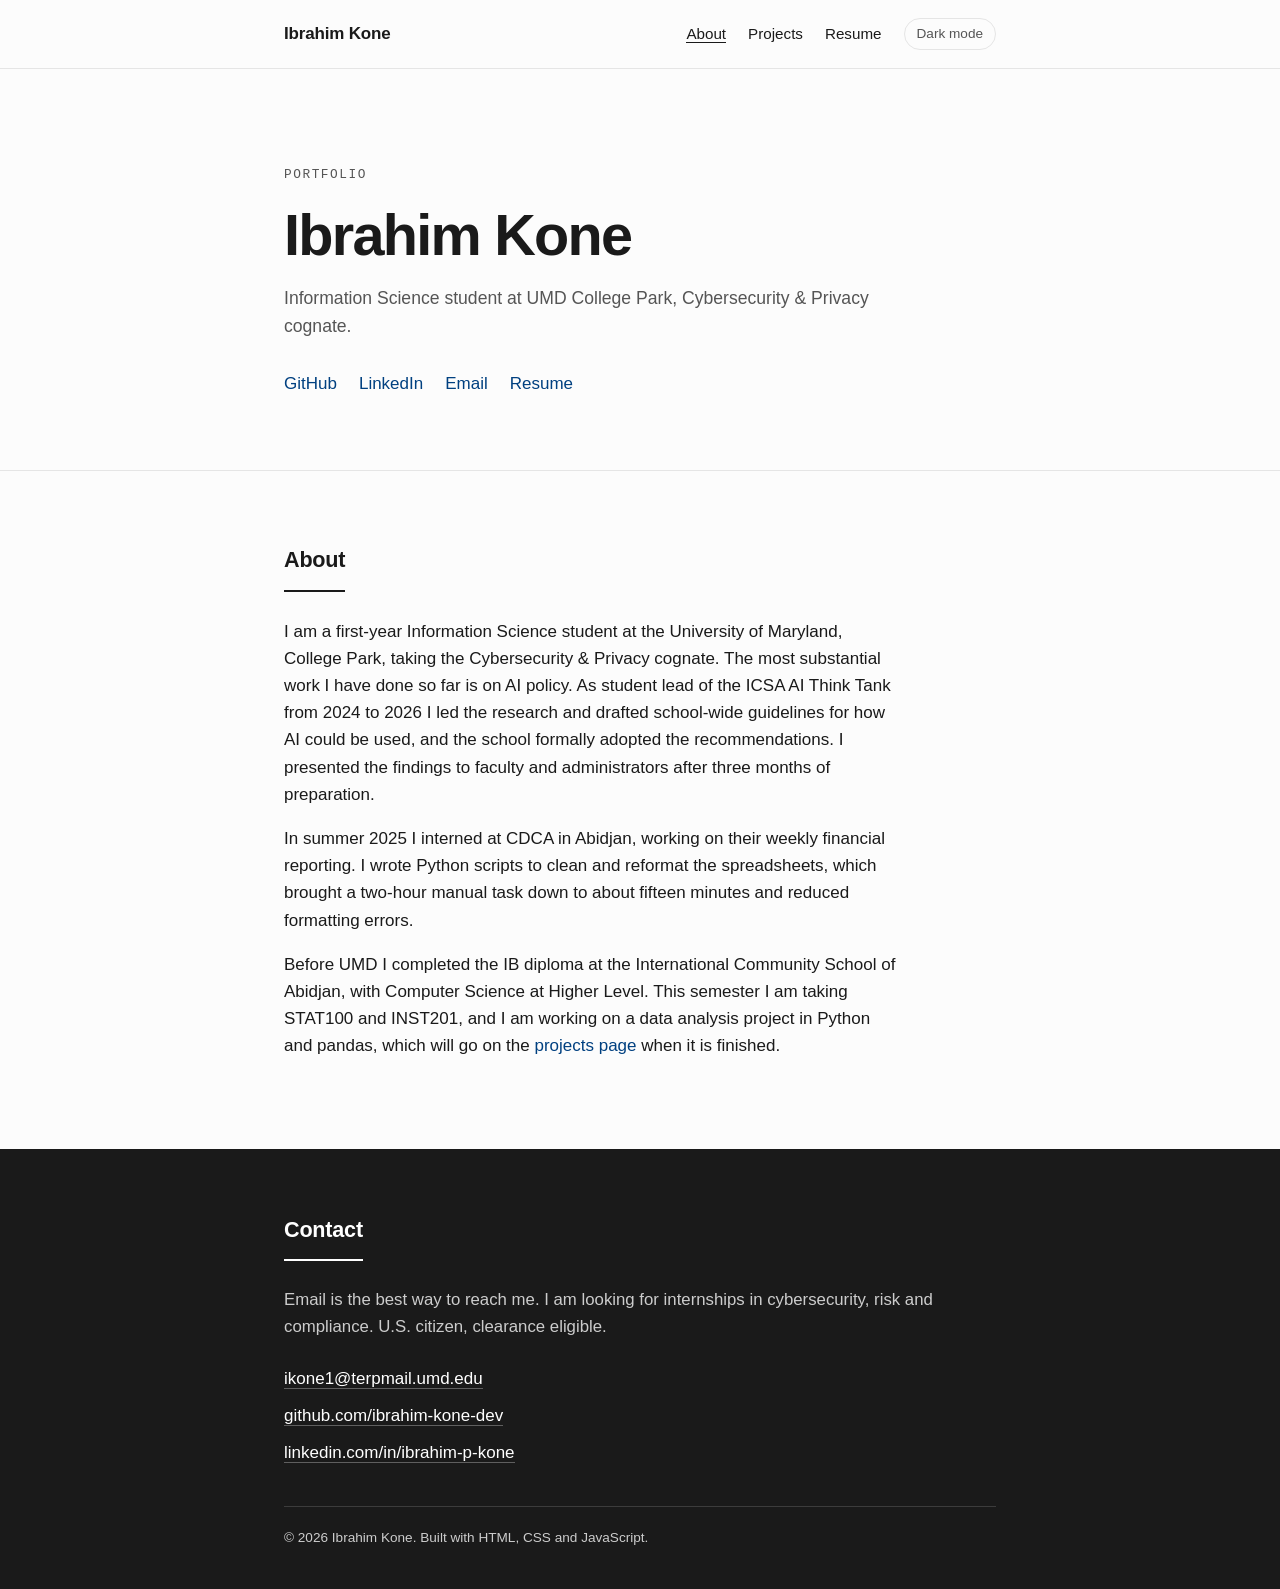
==== commit 51ee7fdd: "point the site at cybersecurity and reorder the about page The hero tagline now says Cybersecurity &" ====
--- a/index.html
+++ b/index.html
@@ -9,7 +9,12 @@
 
   <script>
     // Runs before anything paints so a dark-mode visitor never sees a white flash.
-    const saved = localStorage.getItem('theme');
+    let saved = null;
+    try {
+      saved = localStorage.getItem('theme');
+    } catch (err) {
+      // Storage is blocked when the page is opened straight off the file system.
+    }
     if (saved === 'dark' || (!saved && matchMedia('(prefers-color-scheme: dark)').matches)) {
       document.documentElement.dataset.theme = 'dark';
     }
@@ -47,8 +52,8 @@
         <p class="eyebrow">Portfolio</p>
         <h1 id="hero-name">Ibrahim Kone</h1>
         <p class="hero-sub">
-          Information Science student at UMD College Park, Data Science cognate.
-          Class of 2030.
+          Information Science student at UMD College Park, Cybersecurity &amp;
+          Privacy cognate.
         </p>
 
         <!-- Social / resume links -->
@@ -67,9 +72,13 @@
         <h2 id="about-title" class="section-title">About</h2>
         <p>
           I am a first-year Information Science student at the University of
-          Maryland, College Park, taking the Data Science cognate. Before UMD I
-          completed the IB diploma at the International Community School of
-          Abidjan, with Computer Science at Higher Level.
+          Maryland, College Park, taking the Cybersecurity &amp; Privacy
+          cognate. The most substantial work I have done so far is on AI policy.
+          As student lead of the ICSA AI Think Tank from 2024 to 2026 I led the
+          research and drafted school-wide guidelines for how AI could be used,
+          and the school formally adopted the recommendations. I presented the
+          findings to faculty and administrators after three months of
+          preparation.
         </p>
         <p>
           In summer 2025 I interned at CDCA in Abidjan, working on their weekly
@@ -78,8 +87,10 @@
           fifteen minutes and reduced formatting errors.
         </p>
         <p>
-          This semester I am taking STAT100 and INST201. I am also working on a
-          data analysis project in Python and pandas, which will go on the
+          Before UMD I completed the IB diploma at the International Community
+          School of Abidjan, with Computer Science at Higher Level. This
+          semester I am taking STAT100 and INST201, and I am working on a data
+          analysis project in Python and pandas, which will go on the
           <a href="projects.html">projects page</a> when it is finished.
         </p>
       </div>
@@ -89,7 +100,7 @@
     <footer id="contact" class="site-footer" aria-labelledby="contact-title">
       <div class="container">
         <h2 id="contact-title" class="footer-title">Contact</h2>
-        <p class="footer-copy">Email is the best way to reach me. I am looking for internships in data and technology.</p>
+        <p class="footer-copy">Email is the best way to reach me. I am looking for internships in cybersecurity, risk and compliance. U.S. citizen, clearance eligible.</p>
         <ul class="contact-links">
           <li><a href="mailto:ikone1@terpmail.umd.edu">ikone1@terpmail.umd.edu</a></li>
           <li><a href="https://github.com/ibrahim-kone-dev" target="_blank" rel="noopener noreferrer">github.com/ibrahim-kone-dev</a></li>
--- a/styles.css
+++ b/styles.css
@@ -263,81 +263,16 @@
 }
 
 /* ---------- Resume ---------- */
-.resume-contact {
-  color: var(--muted);
-  font-size: 0.95rem;
-}
-
-.resume-section {
-  margin-top: 44px;
-}
-
-.resume-section h2 {
-  font-family: var(--mono);
-  font-size: 0.85rem;
-  text-transform: uppercase;
-  letter-spacing: 0.1em;
-  color: var(--muted);
-  padding-bottom: 10px;
-  border-bottom: 1px solid var(--border);
-  margin-bottom: 20px;
-}
-
-.resume-entry {
-  margin-bottom: 26px;
-}
-
-.entry-head {
-  display: flex;
-  flex-wrap: wrap;
-  align-items: baseline;
-  justify-content: space-between;
-  gap: 4px 16px;
-}
-
-.entry-head h3 {
-  font-size: 1.05rem;
-}
-
-.entry-date {
-  font-size: 0.9rem;
-  color: var(--muted);
-  white-space: nowrap;
-}
-
-.resume-entry p {
-  font-size: 0.95rem;
-  margin-bottom: 6px;
-}
-
-.resume-entry .entry-meta {
-  color: var(--muted);
-}
-
-.resume-entry ul,
-.honors {
-  padding-left: 20px;
-  margin-top: 8px;
-}
-
-.resume-entry li,
-.honors li {
-  margin-bottom: 6px;
-  max-width: 65ch;
-}
-
-.skills {
-  display: grid;
-  grid-template-columns: 120px 1fr;
-  gap: 10px 16px;
-}
-
-.skills dt {
-  font-weight: 600;
-}
-
-.skills dd {
-  color: var(--muted);
+.resume-page .container {
+  max-width: 940px; /* the PDF needs more room than the reading measure */
+}
+
+.resume-frame {
+  width: 100%;
+  aspect-ratio: 8.5 / 11; /* one US Letter page */
+  border: 1px solid var(--border);
+  border-radius: 8px;
+  background: var(--surface);
 }
 
 /* ---------- Footer / contact ---------- */
@@ -408,34 +343,4 @@
   .hero-links {
     gap: 14px;
   }
-
-  .skills {
-    grid-template-columns: 1fr;
-    gap: 4px;
-  }
-
-  .skills dd {
-    margin-bottom: 12px;
-  }
-}
-
-/* Printing is mostly for the resume page, so drop the header and footer. */
-@media print {
-  .site-header,
-  .site-footer,
-  .page-note {
-    display: none;
-  }
-
-  .section {
-    padding: 0;
-  }
-
-  body {
-    font-size: 12px;
-  }
-
-  a {
-    color: inherit;
-  }
-}
+}
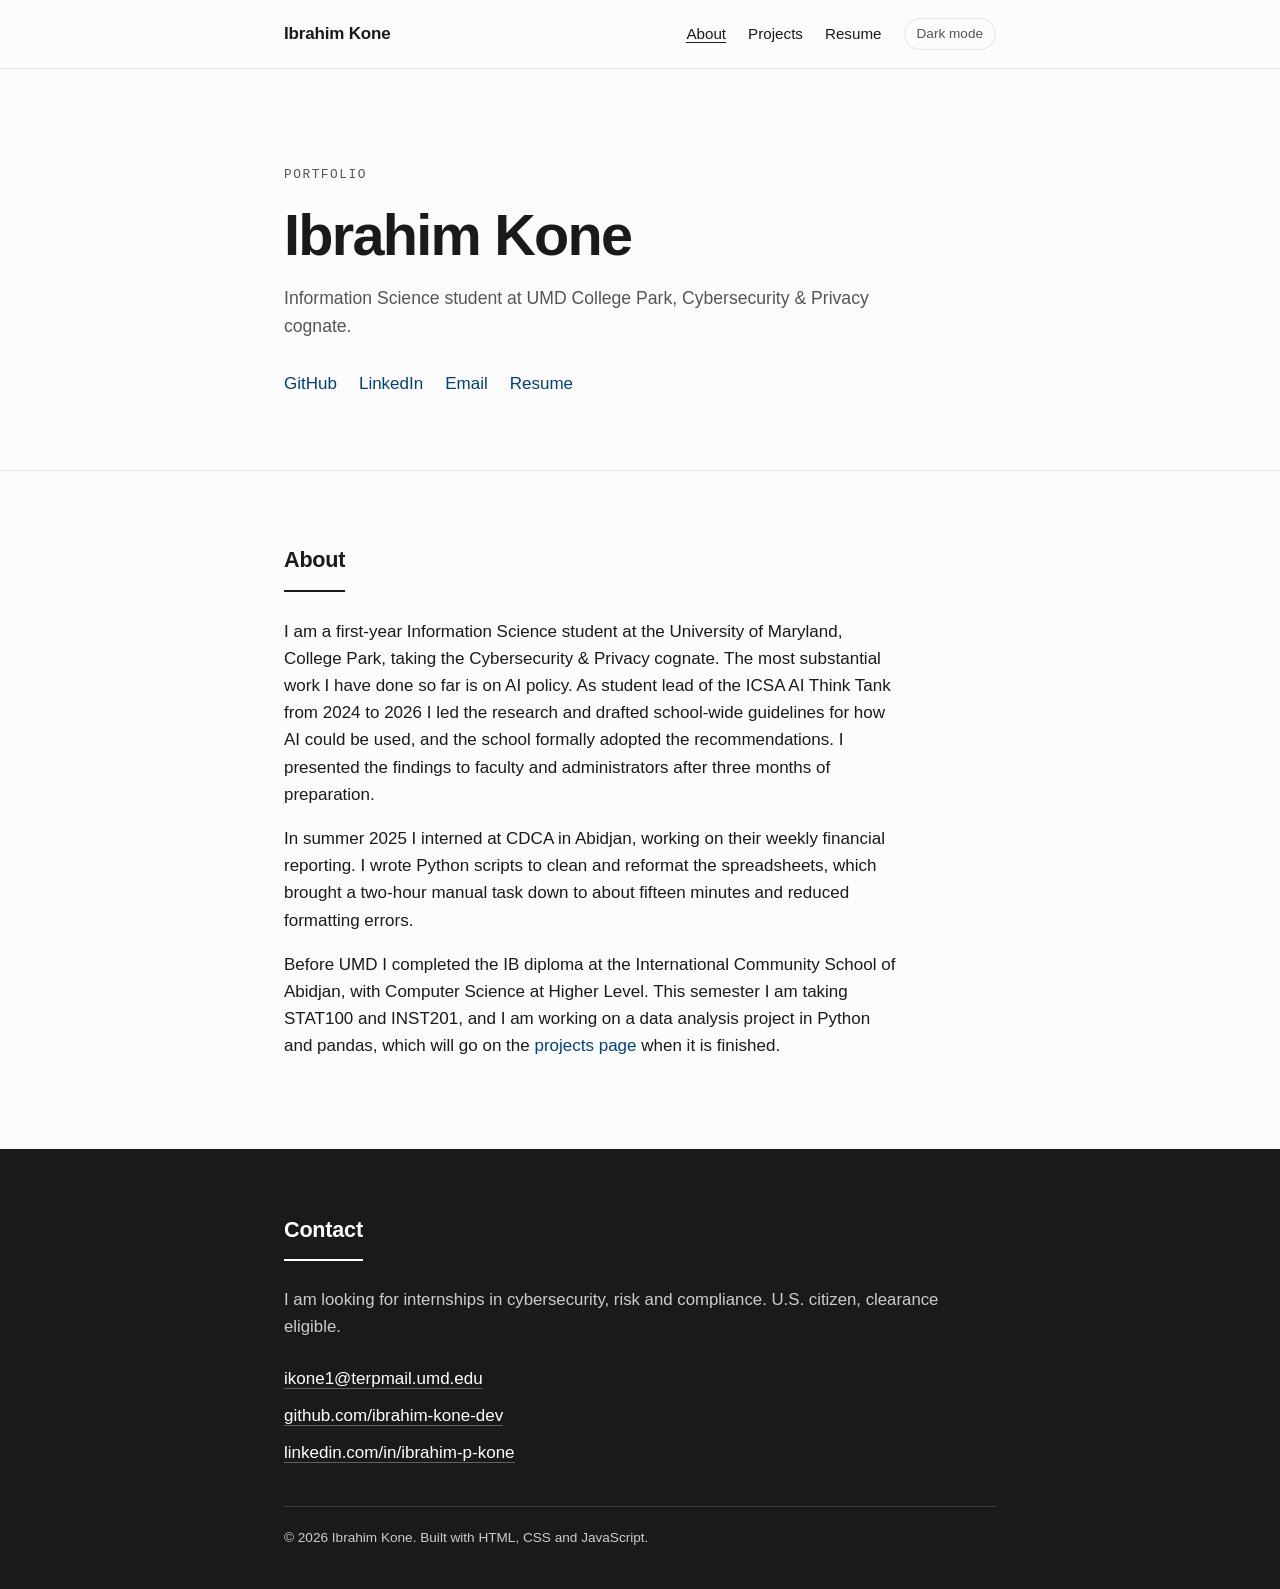
==== commit 8415a13c: "use the requested internship closing line" ====
--- a/index.html
+++ b/index.html
@@ -100,7 +100,7 @@
     <footer id="contact" class="site-footer" aria-labelledby="contact-title">
       <div class="container">
         <h2 id="contact-title" class="footer-title">Contact</h2>
-        <p class="footer-copy">Email is the best way to reach me. I am looking for internships in cybersecurity, risk and compliance. U.S. citizen, clearance eligible.</p>
+        <p class="footer-copy">I am looking for internships in cybersecurity, risk and compliance. U.S. citizen, clearance eligible.</p>
         <ul class="contact-links">
           <li><a href="mailto:ikone1@terpmail.umd.edu">ikone1@terpmail.umd.edu</a></li>
           <li><a href="https://github.com/ibrahim-kone-dev" target="_blank" rel="noopener noreferrer">github.com/ibrahim-kone-dev</a></li>
